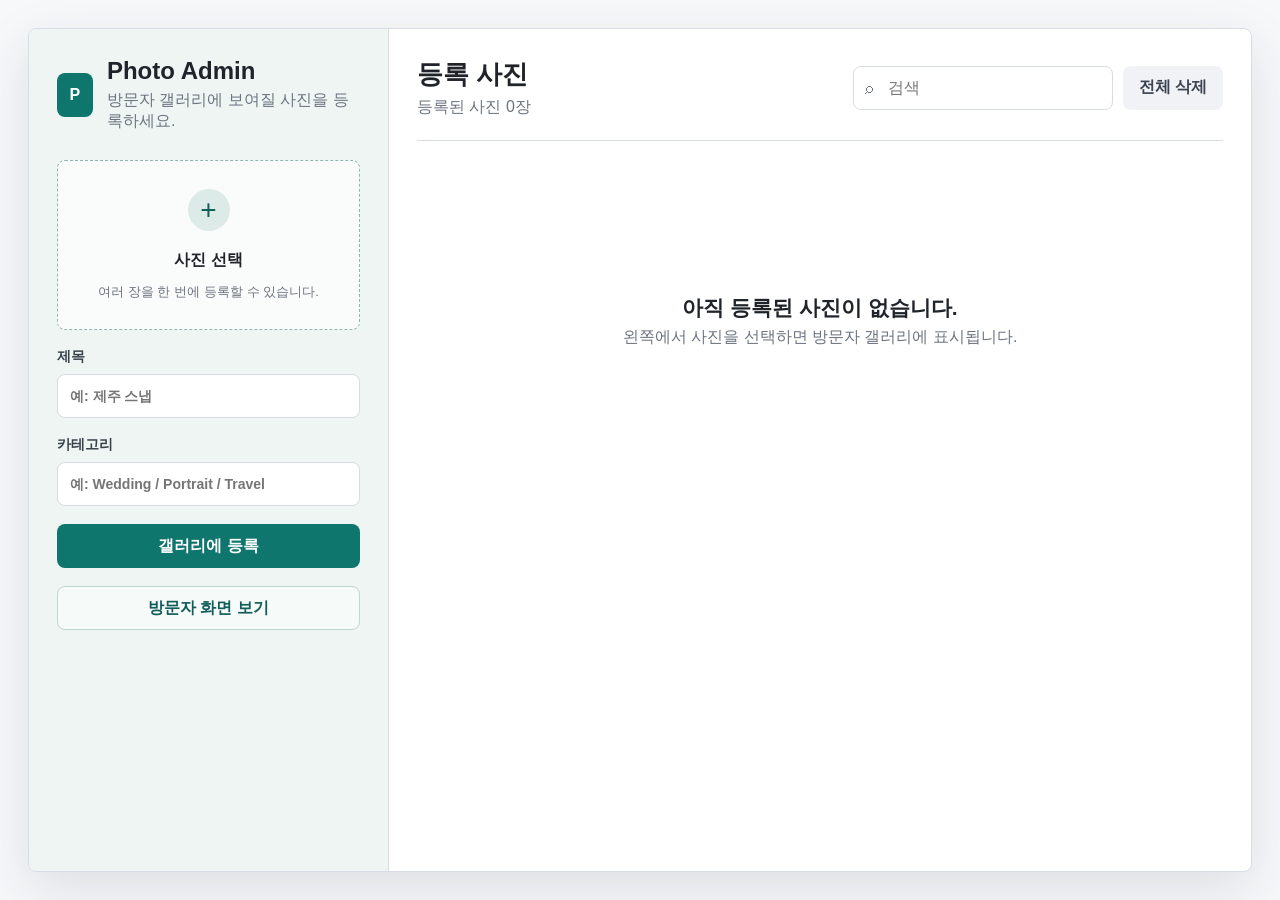
==== admin.html @ 6594cebb "Initial photographer gallery" ====
<!doctype html>
<html lang="ko">
  <head>
    <meta charset="UTF-8" />
    <meta name="viewport" content="width=device-width, initial-scale=1.0" />
    <title>Photo Admin</title>
    <link rel="stylesheet" href="./styles.css" />
  </head>
  <body>
    <main class="app-shell">
      <section class="workspace" aria-label="사진 등록 작업공간">
        <aside class="uploader" aria-label="사진 등록">
          <div class="brand">
            <span class="brand-mark" aria-hidden="true">P</span>
            <div>
              <h1>Photo Admin</h1>
              <p>방문자 갤러리에 보여질 사진을 등록하세요.</p>
            </div>
          </div>

          <form id="photo-form" class="photo-form">
            <label class="drop-zone" for="photo-input">
              <input id="photo-input" type="file" accept="image/*" multiple />
              <span class="drop-icon" aria-hidden="true">+</span>
              <strong>사진 선택</strong>
              <small>여러 장을 한 번에 등록할 수 있습니다.</small>
            </label>

            <label class="field">
              <span>제목</span>
              <input id="photo-title" type="text" placeholder="예: 제주 스냅" maxlength="40" />
            </label>

            <label class="field">
              <span>카테고리</span>
              <input id="photo-note" type="text" placeholder="예: Wedding / Portrait / Travel" maxlength="80" />
            </label>

            <button class="primary-button" type="submit">갤러리에 등록</button>
            <a class="view-site-link" href="./index.html">방문자 화면 보기</a>
          </form>
        </aside>

        <section class="gallery-panel" aria-label="등록된 사진 관리">
          <header class="gallery-toolbar">
            <div>
              <h2>등록 사진</h2>
              <p id="photo-count">등록된 사진 0장</p>
            </div>
            <div class="toolbar-actions">
              <label class="search">
                <span aria-hidden="true">⌕</span>
                <input id="search-input" type="search" placeholder="검색" />
              </label>
              <button id="clear-button" class="ghost-button" type="button">전체 삭제</button>
            </div>
          </header>

          <div id="empty-state" class="empty-state">
            <h3>아직 등록된 사진이 없습니다.</h3>
            <p>왼쪽에서 사진을 선택하면 방문자 갤러리에 표시됩니다.</p>
          </div>

          <div id="gallery-grid" class="gallery-grid" aria-live="polite"></div>
        </section>
      </section>
    </main>

    <dialog id="photo-dialog" class="photo-dialog">
      <button id="close-dialog" class="close-button" type="button" aria-label="닫기">×</button>
      <img id="dialog-image" alt="" />
      <div class="dialog-copy">
        <h3 id="dialog-title"></h3>
        <p id="dialog-note"></p>
      </div>
    </dialog>

    <script src="./admin.js"></script>
  </body>
</html>
---- styles.css ----
:root {
  color-scheme: light;
  --ink: #20242a;
  --muted: #6d7480;
  --line: #d8dde4;
  --paper: #f7f8fa;
  --panel: #ffffff;
  --accent: #0f766e;
  --accent-dark: #115e59;
  --warm: #c0563f;
  --shadow: 0 18px 55px rgba(31, 39, 50, 0.12);
}

* {
  box-sizing: border-box;
}

html {
  scroll-behavior: smooth;
}

body {
  margin: 0;
  min-height: 100vh;
  background: var(--paper);
  color: var(--ink);
  font-family:
    Inter, Pretendard, -apple-system, BlinkMacSystemFont, "Segoe UI", sans-serif;
}

a {
  color: inherit;
  text-decoration: none;
}

button,
input,
textarea {
  font: inherit;
}

button {
  cursor: pointer;
}

.public-page {
  background: #fbfaf7;
}

.site-header {
  position: sticky;
  top: 0;
  z-index: 10;
  display: flex;
  align-items: center;
  justify-content: space-between;
  padding: 20px clamp(18px, 5vw, 72px);
  border-bottom: 1px solid rgba(32, 36, 42, 0.1);
  background: rgba(251, 250, 247, 0.88);
  backdrop-filter: blur(16px);
}

.site-logo {
  font-size: 15px;
  font-weight: 900;
  letter-spacing: 0;
}

.site-header nav {
  display: flex;
  gap: 22px;
  color: #454c55;
  font-size: 14px;
  font-weight: 700;
}

.hero {
  display: grid;
  min-height: 72vh;
  align-items: end;
  padding: clamp(70px, 11vw, 130px) clamp(18px, 5vw, 72px);
  color: white;
  background:
    linear-gradient(90deg, rgba(8, 11, 15, 0.74), rgba(8, 11, 15, 0.24)),
    url("https://images.unsplash.com/photo-1492691527719-9d1e07e534b4?auto=format&fit=crop&w=1800&q=80")
      center / cover;
}

.hero-copy {
  width: min(760px, 100%);
}

.eyebrow {
  margin: 0 0 12px;
  color: var(--warm);
  font-size: 13px;
  font-weight: 900;
  letter-spacing: 0;
  text-transform: uppercase;
}

.hero .eyebrow {
  color: #f0c6b4;
}

.hero h1 {
  margin: 0;
  max-width: 760px;
  font-size: clamp(42px, 8vw, 92px);
  line-height: 1.03;
  letter-spacing: 0;
}

.hero p:not(.eyebrow) {
  max-width: 580px;
  margin: 22px 0 0;
  color: rgba(255, 255, 255, 0.82);
  font-size: 18px;
  line-height: 1.7;
}

.public-gallery-section {
  padding: 56px clamp(18px, 5vw, 72px) 86px;
}

.section-heading {
  display: flex;
  align-items: end;
  justify-content: space-between;
  margin-bottom: 26px;
}

.section-heading h2 {
  margin: 0;
  font-size: clamp(34px, 5vw, 62px);
  letter-spacing: 0;
}

.public-empty {
  display: grid;
  min-height: 280px;
  place-content: center;
  border: 1px solid var(--line);
  background: white;
  text-align: center;
}

.public-empty h3 {
  margin: 0;
  font-size: 22px;
}

.public-empty p {
  margin: 8px 0 0;
  color: var(--muted);
}

.masonry-gallery {
  column-count: 3;
  column-gap: 18px;
}

.masonry-item {
  display: block;
  width: 100%;
  margin: 0 0 18px;
  padding: 0;
  overflow: hidden;
  border: 0;
  background: transparent;
  break-inside: avoid;
}

.masonry-item img {
  display: block;
  width: 100%;
  border-radius: 4px;
  filter: saturate(0.96) contrast(1.03);
  transition:
    transform 220ms ease,
    filter 220ms ease;
}

.masonry-item:hover img {
  filter: saturate(1.05) contrast(1.06);
  transform: scale(1.018);
}

.app-shell {
  min-height: 100vh;
  padding: 28px;
}

.workspace {
  display: grid;
  grid-template-columns: minmax(280px, 360px) minmax(0, 1fr);
  min-height: calc(100vh - 56px);
  overflow: hidden;
  background: var(--panel);
  border: 1px solid var(--line);
  border-radius: 8px;
  box-shadow: var(--shadow);
}

.uploader {
  display: flex;
  flex-direction: column;
  gap: 28px;
  padding: 28px;
  background: #eef5f3;
  border-right: 1px solid var(--line);
}

.brand {
  display: flex;
  gap: 14px;
  align-items: center;
}

.brand-mark {
  display: grid;
  width: 44px;
  height: 44px;
  place-items: center;
  border-radius: 8px;
  background: var(--accent);
  color: white;
  font-weight: 800;
}

.brand h1,
.gallery-toolbar h2,
.dialog-copy h3 {
  margin: 0;
  letter-spacing: 0;
}

.brand h1 {
  font-size: 24px;
}

.brand p,
.gallery-toolbar p,
.empty-state p,
.dialog-copy p {
  margin: 5px 0 0;
  color: var(--muted);
}

.photo-form {
  display: grid;
  gap: 18px;
}

.drop-zone {
  display: grid;
  min-height: 170px;
  place-items: center;
  padding: 22px;
  text-align: center;
  border: 1.5px dashed #8fb7b1;
  border-radius: 8px;
  background: rgba(255, 255, 255, 0.68);
}

.drop-zone input {
  position: absolute;
  width: 1px;
  height: 1px;
  opacity: 0;
}

.drop-icon {
  display: grid;
  width: 42px;
  height: 42px;
  place-items: center;
  margin-bottom: 8px;
  border-radius: 999px;
  background: #dcebe7;
  color: var(--accent-dark);
  font-size: 28px;
  line-height: 1;
}

.drop-zone small {
  color: var(--muted);
}

.field {
  display: grid;
  gap: 8px;
  color: #38404a;
  font-size: 14px;
  font-weight: 700;
}

.field input,
.field textarea,
.search input {
  width: 100%;
  border: 1px solid var(--line);
  border-radius: 8px;
  background: white;
  color: var(--ink);
  outline: none;
}

.field input,
.search input {
  height: 44px;
  padding: 0 12px;
}

.field textarea {
  min-height: 96px;
  resize: vertical;
  padding: 12px;
}

.field input:focus,
.field textarea:focus,
.search input:focus {
  border-color: var(--accent);
  box-shadow: 0 0 0 3px rgba(15, 118, 110, 0.16);
}

.primary-button,
.ghost-button,
.view-site-link {
  display: inline-grid;
  min-height: 44px;
  place-items: center;
  border-radius: 8px;
  font-weight: 800;
}

.primary-button,
.ghost-button {
  border: 0;
}

.primary-button {
  background: var(--accent);
  color: white;
}

.primary-button:hover {
  background: var(--accent-dark);
}

.view-site-link {
  border: 1px solid #bfd6d2;
  background: rgba(255, 255, 255, 0.5);
  color: var(--accent-dark);
}

.gallery-panel {
  display: flex;
  min-width: 0;
  flex-direction: column;
  padding: 28px;
}

.gallery-toolbar {
  display: flex;
  gap: 16px;
  align-items: center;
  justify-content: space-between;
  padding-bottom: 22px;
  border-bottom: 1px solid var(--line);
}

.gallery-toolbar h2 {
  font-size: 26px;
}

.toolbar-actions {
  display: flex;
  gap: 10px;
  align-items: center;
}

.search {
  position: relative;
  display: block;
  width: min(260px, 36vw);
}

.search span {
  position: absolute;
  top: 50%;
  left: 12px;
  color: var(--muted);
  transform: translateY(-50%);
}

.search input {
  padding-left: 34px;
}

.ghost-button {
  padding: 0 16px;
  background: #f0f2f5;
  color: #3b4350;
}

.ghost-button:hover {
  background: #e6e9ee;
}

.empty-state {
  display: grid;
  min-height: 360px;
  place-content: center;
  text-align: center;
}

.empty-state h3 {
  margin: 0;
  font-size: 21px;
}

.gallery-grid {
  display: grid;
  grid-template-columns: repeat(auto-fill, minmax(210px, 1fr));
  gap: 18px;
  padding-top: 22px;
}

.photo-card {
  overflow: hidden;
  border: 1px solid var(--line);
  border-radius: 8px;
  background: white;
}

.photo-card img {
  display: block;
  width: 100%;
  aspect-ratio: 4 / 3;
  object-fit: cover;
  background: #e7eaee;
}

.photo-card-body {
  display: grid;
  gap: 10px;
  padding: 14px;
}

.photo-card h3 {
  margin: 0;
  overflow: hidden;
  font-size: 16px;
  text-overflow: ellipsis;
  white-space: nowrap;
}

.photo-card p {
  display: -webkit-box;
  min-height: 39px;
  margin: 0;
  overflow: hidden;
  color: var(--muted);
  font-size: 14px;
  line-height: 1.4;
  -webkit-box-orient: vertical;
  -webkit-line-clamp: 2;
}

.card-actions {
  display: flex;
  gap: 8px;
}

.card-actions button {
  flex: 1;
  height: 36px;
  border: 1px solid var(--line);
  border-radius: 8px;
  background: white;
  color: #35404c;
  font-weight: 700;
}

.card-actions .delete {
  border-color: #f0c6c0;
  color: #b84132;
}

.photo-dialog {
  width: min(920px, calc(100vw - 32px));
  padding: 0;
  border: 0;
  border-radius: 8px;
  background: white;
  box-shadow: var(--shadow);
}

.public-dialog {
  background: #11161d;
}

.photo-dialog::backdrop {
  background: rgba(15, 19, 25, 0.78);
}

.photo-dialog img {
  display: block;
  width: 100%;
  max-height: 82vh;
  object-fit: contain;
  background: #11161d;
}

.dialog-copy {
  padding: 18px 20px 22px;
}

.close-button {
  position: absolute;
  top: 12px;
  right: 12px;
  width: 38px;
  height: 38px;
  border: 0;
  border-radius: 999px;
  background: rgba(255, 255, 255, 0.92);
  color: #11161d;
  font-size: 26px;
  line-height: 1;
}

.is-hidden {
  display: none;
}

@media (max-width: 980px) {
  .masonry-gallery {
    column-count: 2;
  }
}

@media (max-width: 820px) {
  .app-shell {
    padding: 14px;
  }

  .workspace {
    grid-template-columns: 1fr;
  }

  .uploader {
    border-right: 0;
    border-bottom: 1px solid var(--line);
  }

  .gallery-toolbar,
  .toolbar-actions {
    align-items: stretch;
    flex-direction: column;
  }

  .search {
    width: 100%;
  }
}

@media (max-width: 620px) {
  .site-header {
    align-items: flex-start;
    flex-direction: column;
    gap: 12px;
  }

  .hero {
    min-height: 78vh;
  }

  .hero p:not(.eyebrow) {
    font-size: 16px;
  }

  .section-heading {
    align-items: flex-start;
    flex-direction: column;
  }

  .masonry-gallery {
    column-count: 1;
  }
}
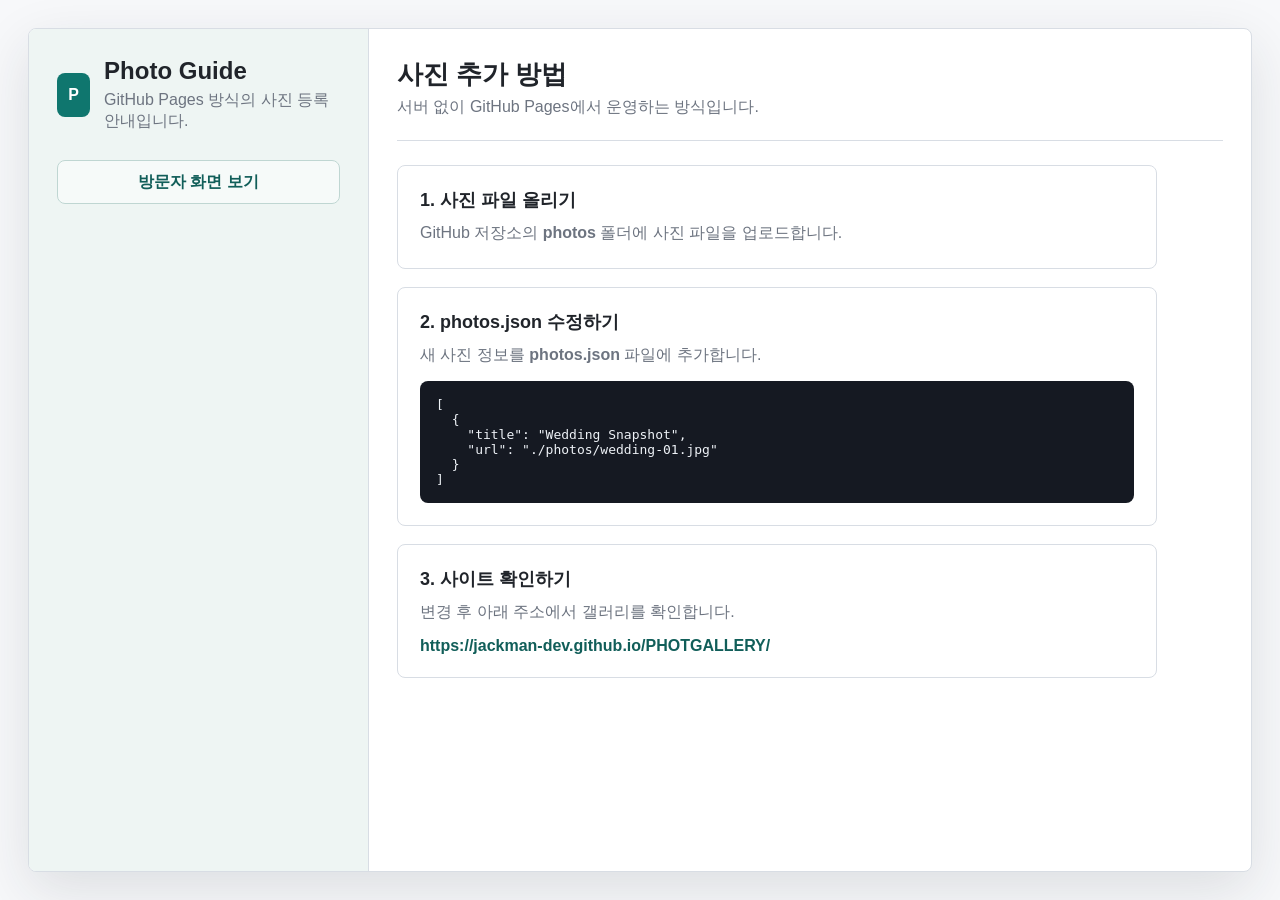
==== commit 99f55998: "Adapt gallery for GitHub Pages" ====
--- a/admin.html
+++ b/admin.html
@@ -3,78 +3,59 @@
   <head>
     <meta charset="UTF-8" />
     <meta name="viewport" content="width=device-width, initial-scale=1.0" />
-    <title>Photo Admin</title>
+    <title>Photo Admin Guide</title>
     <link rel="stylesheet" href="./styles.css" />
   </head>
   <body>
     <main class="app-shell">
-      <section class="workspace" aria-label="사진 등록 작업공간">
-        <aside class="uploader" aria-label="사진 등록">
+      <section class="workspace guide-workspace" aria-label="GitHub Pages 갤러리 관리 안내">
+        <aside class="uploader" aria-label="관리 안내">
           <div class="brand">
             <span class="brand-mark" aria-hidden="true">P</span>
             <div>
-              <h1>Photo Admin</h1>
-              <p>방문자 갤러리에 보여질 사진을 등록하세요.</p>
+              <h1>Photo Guide</h1>
+              <p>GitHub Pages 방식의 사진 등록 안내입니다.</p>
             </div>
           </div>
 
-          <form id="photo-form" class="photo-form">
-            <label class="drop-zone" for="photo-input">
-              <input id="photo-input" type="file" accept="image/*" multiple />
-              <span class="drop-icon" aria-hidden="true">+</span>
-              <strong>사진 선택</strong>
-              <small>여러 장을 한 번에 등록할 수 있습니다.</small>
-            </label>
-
-            <label class="field">
-              <span>제목</span>
-              <input id="photo-title" type="text" placeholder="예: 제주 스냅" maxlength="40" />
-            </label>
-
-            <label class="field">
-              <span>카테고리</span>
-              <input id="photo-note" type="text" placeholder="예: Wedding / Portrait / Travel" maxlength="80" />
-            </label>
-
-            <button class="primary-button" type="submit">갤러리에 등록</button>
-            <a class="view-site-link" href="./index.html">방문자 화면 보기</a>
-          </form>
+          <a class="view-site-link" href="./index.html">방문자 화면 보기</a>
         </aside>
 
-        <section class="gallery-panel" aria-label="등록된 사진 관리">
+        <section class="gallery-panel">
           <header class="gallery-toolbar">
             <div>
-              <h2>등록 사진</h2>
-              <p id="photo-count">등록된 사진 0장</p>
-            </div>
-            <div class="toolbar-actions">
-              <label class="search">
-                <span aria-hidden="true">⌕</span>
-                <input id="search-input" type="search" placeholder="검색" />
-              </label>
-              <button id="clear-button" class="ghost-button" type="button">전체 삭제</button>
+              <h2>사진 추가 방법</h2>
+              <p>서버 없이 GitHub Pages에서 운영하는 방식입니다.</p>
             </div>
           </header>
 
-          <div id="empty-state" class="empty-state">
-            <h3>아직 등록된 사진이 없습니다.</h3>
-            <p>왼쪽에서 사진을 선택하면 방문자 갤러리에 표시됩니다.</p>
+          <div class="guide-content">
+            <section>
+              <h3>1. 사진 파일 올리기</h3>
+              <p>GitHub 저장소의 <strong>photos</strong> 폴더에 사진 파일을 업로드합니다.</p>
+            </section>
+
+            <section>
+              <h3>2. photos.json 수정하기</h3>
+              <p>새 사진 정보를 <strong>photos.json</strong> 파일에 추가합니다.</p>
+              <pre><code>[
+  {
+    "title": "Wedding Snapshot",
+    "url": "./photos/wedding-01.jpg"
+  }
+]</code></pre>
+            </section>
+
+            <section>
+              <h3>3. 사이트 확인하기</h3>
+              <p>변경 후 아래 주소에서 갤러리를 확인합니다.</p>
+              <a class="public-url" href="https://jackman-dev.github.io/PHOTGALLERY/">
+                https://jackman-dev.github.io/PHOTGALLERY/
+              </a>
+            </section>
           </div>
-
-          <div id="gallery-grid" class="gallery-grid" aria-live="polite"></div>
         </section>
       </section>
     </main>
-
-    <dialog id="photo-dialog" class="photo-dialog">
-      <button id="close-dialog" class="close-button" type="button" aria-label="닫기">×</button>
-      <img id="dialog-image" alt="" />
-      <div class="dialog-copy">
-        <h3 id="dialog-title"></h3>
-        <p id="dialog-note"></p>
-      </div>
-    </dialog>
-
-    <script src="./admin.js"></script>
   </body>
 </html>
--- a/styles.css
+++ b/styles.css
@@ -202,6 +202,10 @@
   box-shadow: var(--shadow);
 }
 
+.guide-workspace {
+  grid-template-columns: minmax(260px, 340px) minmax(0, 1fr);
+}
+
 .uploader {
   display: flex;
   flex-direction: column;
@@ -433,6 +437,48 @@
   border: 1px solid var(--line);
   border-radius: 8px;
   background: white;
+}
+
+.guide-content {
+  display: grid;
+  gap: 18px;
+  max-width: 760px;
+  padding-top: 24px;
+}
+
+.guide-content section {
+  padding: 22px;
+  border: 1px solid var(--line);
+  border-radius: 8px;
+  background: white;
+}
+
+.guide-content h3 {
+  margin: 0 0 8px;
+  font-size: 18px;
+}
+
+.guide-content p {
+  margin: 0;
+  color: var(--muted);
+  line-height: 1.6;
+}
+
+.guide-content pre {
+  overflow: auto;
+  margin: 14px 0 0;
+  padding: 16px;
+  border-radius: 8px;
+  background: #151922;
+  color: #eef2f7;
+}
+
+.public-url {
+  display: inline-block;
+  margin-top: 12px;
+  color: var(--accent-dark);
+  font-weight: 800;
+  word-break: break-all;
 }
 
 .photo-card img {
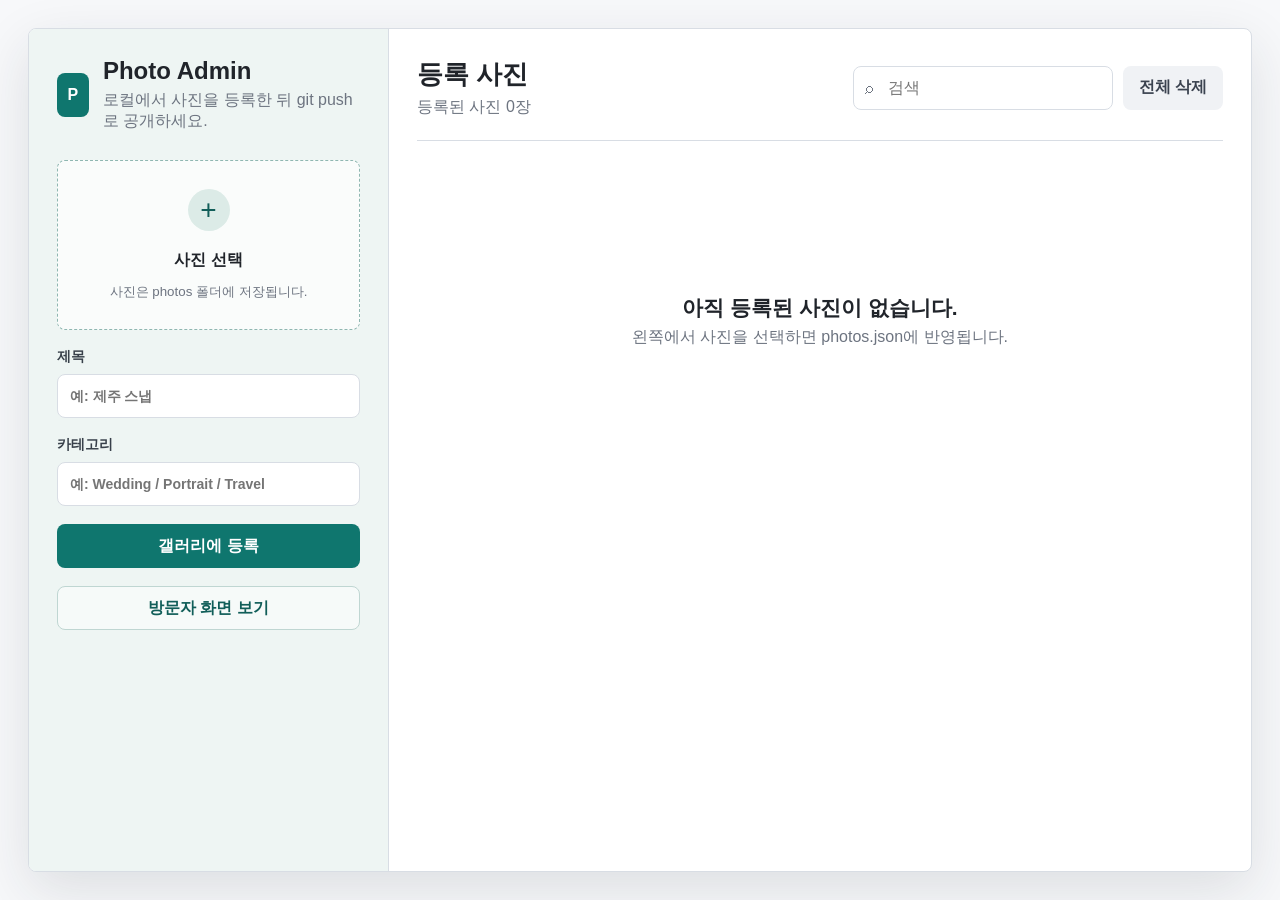
==== commit 695e37ce: "Support local uploads for Pages gallery" ====
--- a/admin.html
+++ b/admin.html
@@ -3,59 +3,78 @@
   <head>
     <meta charset="UTF-8" />
     <meta name="viewport" content="width=device-width, initial-scale=1.0" />
-    <title>Photo Admin Guide</title>
+    <title>Photo Admin</title>
     <link rel="stylesheet" href="./styles.css" />
   </head>
   <body>
     <main class="app-shell">
-      <section class="workspace guide-workspace" aria-label="GitHub Pages 갤러리 관리 안내">
-        <aside class="uploader" aria-label="관리 안내">
+      <section class="workspace" aria-label="사진 등록 작업공간">
+        <aside class="uploader" aria-label="사진 등록">
           <div class="brand">
             <span class="brand-mark" aria-hidden="true">P</span>
             <div>
-              <h1>Photo Guide</h1>
-              <p>GitHub Pages 방식의 사진 등록 안내입니다.</p>
+              <h1>Photo Admin</h1>
+              <p>로컬에서 사진을 등록한 뒤 git push로 공개하세요.</p>
             </div>
           </div>
 
-          <a class="view-site-link" href="./index.html">방문자 화면 보기</a>
+          <form id="photo-form" class="photo-form">
+            <label class="drop-zone" for="photo-input">
+              <input id="photo-input" type="file" accept="image/*" multiple />
+              <span class="drop-icon" aria-hidden="true">+</span>
+              <strong>사진 선택</strong>
+              <small>사진은 photos 폴더에 저장됩니다.</small>
+            </label>
+
+            <label class="field">
+              <span>제목</span>
+              <input id="photo-title" type="text" placeholder="예: 제주 스냅" maxlength="40" />
+            </label>
+
+            <label class="field">
+              <span>카테고리</span>
+              <input id="photo-note" type="text" placeholder="예: Wedding / Portrait / Travel" maxlength="80" />
+            </label>
+
+            <button class="primary-button" type="submit">갤러리에 등록</button>
+            <a class="view-site-link" href="./index.html">방문자 화면 보기</a>
+          </form>
         </aside>
 
-        <section class="gallery-panel">
+        <section class="gallery-panel" aria-label="등록된 사진 관리">
           <header class="gallery-toolbar">
             <div>
-              <h2>사진 추가 방법</h2>
-              <p>서버 없이 GitHub Pages에서 운영하는 방식입니다.</p>
+              <h2>등록 사진</h2>
+              <p id="photo-count">등록된 사진 0장</p>
+            </div>
+            <div class="toolbar-actions">
+              <label class="search">
+                <span aria-hidden="true">⌕</span>
+                <input id="search-input" type="search" placeholder="검색" />
+              </label>
+              <button id="clear-button" class="ghost-button" type="button">전체 삭제</button>
             </div>
           </header>
 
-          <div class="guide-content">
-            <section>
-              <h3>1. 사진 파일 올리기</h3>
-              <p>GitHub 저장소의 <strong>photos</strong> 폴더에 사진 파일을 업로드합니다.</p>
-            </section>
+          <div id="empty-state" class="empty-state">
+            <h3>아직 등록된 사진이 없습니다.</h3>
+            <p>왼쪽에서 사진을 선택하면 photos.json에 반영됩니다.</p>
+          </div>
 
-            <section>
-              <h3>2. photos.json 수정하기</h3>
-              <p>새 사진 정보를 <strong>photos.json</strong> 파일에 추가합니다.</p>
-              <pre><code>[
-  {
-    "title": "Wedding Snapshot",
-    "url": "./photos/wedding-01.jpg"
-  }
-]</code></pre>
-            </section>
-
-            <section>
-              <h3>3. 사이트 확인하기</h3>
-              <p>변경 후 아래 주소에서 갤러리를 확인합니다.</p>
-              <a class="public-url" href="https://jackman-dev.github.io/PHOTGALLERY/">
-                https://jackman-dev.github.io/PHOTGALLERY/
-              </a>
-            </section>
-          </div>
+          <div id="gallery-grid" class="gallery-grid" aria-live="polite"></div>
         </section>
       </section>
     </main>
+
+    <dialog id="photo-dialog" class="photo-dialog">
+      <button id="close-dialog" class="close-button" type="button" aria-label="닫기">×</button>
+      <img id="dialog-image" alt="" />
+      <div class="dialog-copy">
+        <h3 id="dialog-title"></h3>
+        <p id="dialog-note"></p>
+      </div>
+    </dialog>
+
+    <script src="./admin.js"></script>
   </body>
 </html>
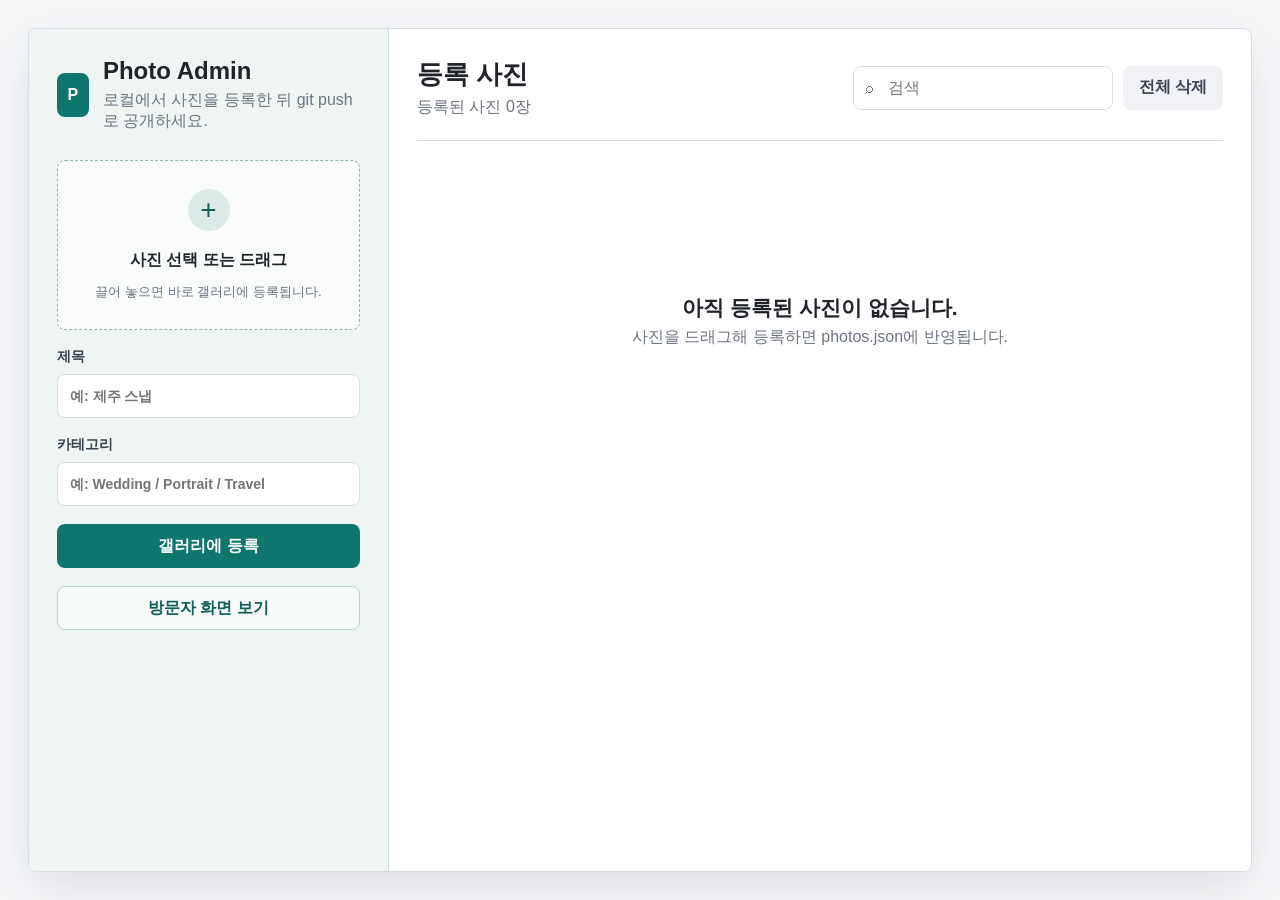
==== commit 4d648485: "fix: admin modify" ====
--- a/admin.html
+++ b/admin.html
@@ -22,8 +22,8 @@
             <label class="drop-zone" for="photo-input">
               <input id="photo-input" type="file" accept="image/*" multiple />
               <span class="drop-icon" aria-hidden="true">+</span>
-              <strong>사진 선택</strong>
-              <small>사진은 photos 폴더에 저장됩니다.</small>
+              <strong>사진 선택 또는 드래그</strong>
+              <small>끌어 놓으면 바로 갤러리에 등록됩니다.</small>
             </label>
 
             <label class="field">
@@ -58,7 +58,7 @@
 
           <div id="empty-state" class="empty-state">
             <h3>아직 등록된 사진이 없습니다.</h3>
-            <p>왼쪽에서 사진을 선택하면 photos.json에 반영됩니다.</p>
+            <p>사진을 드래그해 등록하면 photos.json에 반영됩니다.</p>
           </div>
 
           <div id="gallery-grid" class="gallery-grid" aria-live="polite"></div>
--- a/styles.css
+++ b/styles.css
@@ -44,83 +44,57 @@
 }
 
 .public-page {
-  background: #fbfaf7;
+  background: #ffffff;
 }
 
 .site-header {
-  position: sticky;
-  top: 0;
-  z-index: 10;
   display: flex;
   align-items: center;
   justify-content: space-between;
-  padding: 20px clamp(18px, 5vw, 72px);
-  border-bottom: 1px solid rgba(32, 36, 42, 0.1);
-  background: rgba(251, 250, 247, 0.88);
-  backdrop-filter: blur(16px);
+  padding: 50px clamp(30px, 2.4vw, 68px) 30px;
+  background: #ffffff;
 }
 
 .site-logo {
-  font-size: 15px;
-  font-weight: 900;
-  letter-spacing: 0;
+  color: #111;
+  font-family: "Helvetica Neue", Helvetica, Arial, sans-serif;
+  font-size: clamp(28px, 4.6vw, 54px);
+  font-weight: 300;
+  letter-spacing: 0.34em;
+  line-height: 1;
+  text-transform: uppercase;
 }
 
 .site-header nav {
   display: flex;
-  gap: 22px;
-  color: #454c55;
-  font-size: 14px;
-  font-weight: 700;
-}
-
-.hero {
-  display: grid;
-  min-height: 72vh;
-  align-items: end;
-  padding: clamp(70px, 11vw, 130px) clamp(18px, 5vw, 72px);
-  color: white;
-  background:
-    linear-gradient(90deg, rgba(8, 11, 15, 0.74), rgba(8, 11, 15, 0.24)),
-    url("https://images.unsplash.com/photo-1492691527719-9d1e07e534b4?auto=format&fit=crop&w=1800&q=80")
-      center / cover;
-}
-
-.hero-copy {
-  width: min(760px, 100%);
-}
-
-.eyebrow {
-  margin: 0 0 12px;
-  color: var(--warm);
-  font-size: 13px;
-  font-weight: 900;
-  letter-spacing: 0;
-  text-transform: uppercase;
-}
-
-.hero .eyebrow {
-  color: #f0c6b4;
-}
-
-.hero h1 {
-  margin: 0;
-  max-width: 760px;
-  font-size: clamp(42px, 8vw, 92px);
-  line-height: 1.03;
-  letter-spacing: 0;
-}
-
-.hero p:not(.eyebrow) {
-  max-width: 580px;
-  margin: 22px 0 0;
-  color: rgba(255, 255, 255, 0.82);
-  font-size: 18px;
-  line-height: 1.7;
+  flex-wrap: wrap;
+  gap: clamp(24px, 3.2vw, 62px);
+  align-items: center;
+  justify-content: flex-end;
+  max-width: 48vw;
+  color: #5d6066;
+  font-size: 12px;
+  font-weight: 500;
+}
+
+.site-header nav a {
+  position: relative;
+  padding-bottom: 7px;
+}
+
+.site-header nav a[aria-current="page"]::after,
+.site-header nav a:hover::after {
+  position: absolute;
+  right: 0;
+  bottom: 0;
+  left: 0;
+  height: 1px;
+  background: #1d1f23;
+  content: "";
 }
 
 .public-gallery-section {
-  padding: 56px clamp(18px, 5vw, 72px) 86px;
+  padding: 51px clamp(28px, 3.4vw, 70px) 50px;
 }
 
 .section-heading {
@@ -140,7 +114,7 @@
   display: grid;
   min-height: 280px;
   place-content: center;
-  border: 1px solid var(--line);
+  border: 1px solid #eeeeee;
   background: white;
   text-align: center;
 }
@@ -157,33 +131,34 @@
 
 .masonry-gallery {
   column-count: 3;
-  column-gap: 18px;
+  column-gap: clamp(42px, 4.6vw, 92px);
 }
 
 .masonry-item {
   display: block;
   width: 100%;
-  margin: 0 0 18px;
+  margin: 0 0 clamp(52px, 5vw, 96px);
   padding: 0;
   overflow: hidden;
   border: 0;
   background: transparent;
   break-inside: avoid;
+  text-align: left;
 }
 
 .masonry-item img {
   display: block;
   width: 100%;
-  border-radius: 4px;
-  filter: saturate(0.96) contrast(1.03);
+  border-radius: 0;
+  filter: saturate(0.98) contrast(1.02);
   transition:
-    transform 220ms ease,
-    filter 220ms ease;
+    opacity 180ms ease,
+    transform 180ms ease;
 }
 
 .masonry-item:hover img {
-  filter: saturate(1.05) contrast(1.06);
-  transform: scale(1.018);
+  opacity: 0.86;
+  transform: translateY(-2px);
 }
 
 .app-shell {
@@ -265,6 +240,16 @@
   border: 1.5px dashed #8fb7b1;
   border-radius: 8px;
   background: rgba(255, 255, 255, 0.68);
+  transition:
+    background-color 160ms ease,
+    border-color 160ms ease,
+    box-shadow 160ms ease;
+}
+
+.drop-zone.is-dragover {
+  border-color: var(--accent);
+  background: rgba(220, 235, 231, 0.9);
+  box-shadow: 0 0 0 4px rgba(15, 118, 110, 0.14);
 }
 
 .drop-zone input {
@@ -437,6 +422,21 @@
   border: 1px solid var(--line);
   border-radius: 8px;
   background: white;
+  transition:
+    opacity 140ms ease,
+    transform 140ms ease,
+    box-shadow 140ms ease;
+}
+
+.photo-card[draggable="true"] {
+  cursor: grab;
+}
+
+.photo-card.is-dragging {
+  opacity: 0.5;
+  cursor: grabbing;
+  transform: scale(0.98);
+  box-shadow: 0 12px 30px rgba(31, 39, 50, 0.16);
 }
 
 .guide-content {
@@ -515,6 +515,12 @@
   -webkit-line-clamp: 2;
 }
 
+.drag-hint {
+  color: #8a929c;
+  font-size: 12px;
+  font-weight: 700;
+}
+
 .card-actions {
   display: flex;
   gap: 8px;
@@ -536,28 +542,42 @@
 }
 
 .photo-dialog {
-  width: min(920px, calc(100vw - 32px));
+  width: 100vw;
+  max-width: none;
+  height: 100vh;
+  max-height: none;
+  margin: 0;
   padding: 0;
   border: 0;
-  border-radius: 8px;
+  overflow: hidden;
   background: white;
-  box-shadow: var(--shadow);
 }
 
 .public-dialog {
-  background: #11161d;
+  color: #111;
+  background: #ffffff;
 }
 
 .photo-dialog::backdrop {
-  background: rgba(15, 19, 25, 0.78);
+  background: #ffffff;
+}
+
+.lightbox-frame {
+  display: grid;
+  width: 100%;
+  height: 100%;
+  margin: 0;
+  padding: 8vh clamp(72px, 12vw, 250px) 10vh;
+  place-items: center;
 }
 
 .photo-dialog img {
   display: block;
-  width: 100%;
-  max-height: 82vh;
+  width: auto;
+  max-width: 100%;
+  max-height: 78vh;
   object-fit: contain;
-  background: #11161d;
+  background: #ffffff;
 }
 
 .dialog-copy {
@@ -566,16 +586,68 @@
 
 .close-button {
   position: absolute;
-  top: 12px;
-  right: 12px;
-  width: 38px;
-  height: 38px;
+  top: 34px;
+  left: 34px;
+  z-index: 2;
+  display: grid;
+  width: 44px;
+  height: 44px;
+  place-items: center;
   border: 0;
-  border-radius: 999px;
-  background: rgba(255, 255, 255, 0.92);
-  color: #11161d;
-  font-size: 26px;
+  background: transparent;
+  color: #151515;
+  font-size: 32px;
+  font-weight: 200;
   line-height: 1;
+}
+
+.lightbox-actions {
+  position: absolute;
+  top: 36px;
+  right: 34px;
+  z-index: 2;
+  display: flex;
+  gap: 24px;
+  align-items: center;
+}
+
+.lightbox-nav {
+  display: grid;
+  width: 34px;
+  height: 34px;
+  place-items: center;
+  border: 0;
+  background: transparent;
+  color: #111;
+  font-size: 32px;
+  font-weight: 200;
+  line-height: 1;
+}
+
+.lightbox-nav:disabled {
+  color: #cfcfcf;
+  cursor: default;
+}
+
+.lightbox-brand,
+.photo-counter {
+  position: absolute;
+  bottom: 34px;
+  z-index: 2;
+  color: #111;
+  font-size: 16px;
+  line-height: 1;
+}
+
+.lightbox-brand {
+  left: 34px;
+  font-family: "Helvetica Neue", Helvetica, Arial, sans-serif;
+  font-weight: 300;
+  letter-spacing: 0.28em;
+}
+
+.photo-counter {
+  right: 34px;
 }
 
 .is-hidden {
@@ -583,6 +655,18 @@
 }
 
 @media (max-width: 980px) {
+  .site-header {
+    align-items: flex-start;
+    flex-direction: column;
+    gap: 34px;
+    min-height: 220px;
+  }
+
+  .site-header nav {
+    justify-content: flex-start;
+    max-width: 100%;
+  }
+
   .masonry-gallery {
     column-count: 2;
   }
@@ -617,23 +701,46 @@
   .site-header {
     align-items: flex-start;
     flex-direction: column;
-    gap: 12px;
-  }
-
-  .hero {
-    min-height: 78vh;
-  }
-
-  .hero p:not(.eyebrow) {
-    font-size: 16px;
-  }
-
-  .section-heading {
-    align-items: flex-start;
-    flex-direction: column;
+    gap: 22px;
+    min-height: auto;
+    padding-top: 42px;
+  }
+
+  .site-header nav {
+    gap: 18px;
+    font-size: 12px;
   }
 
   .masonry-gallery {
     column-count: 1;
   }
-}
+
+  .lightbox-frame {
+    padding: 92px 18px 78px;
+  }
+
+  .close-button {
+    top: 22px;
+    left: 18px;
+  }
+
+  .lightbox-actions {
+    top: 24px;
+    right: 18px;
+    gap: 14px;
+  }
+
+  .lightbox-brand,
+  .photo-counter {
+    bottom: 24px;
+    font-size: 13px;
+  }
+
+  .lightbox-brand {
+    left: 18px;
+  }
+
+  .photo-counter {
+    right: 18px;
+  }
+}
